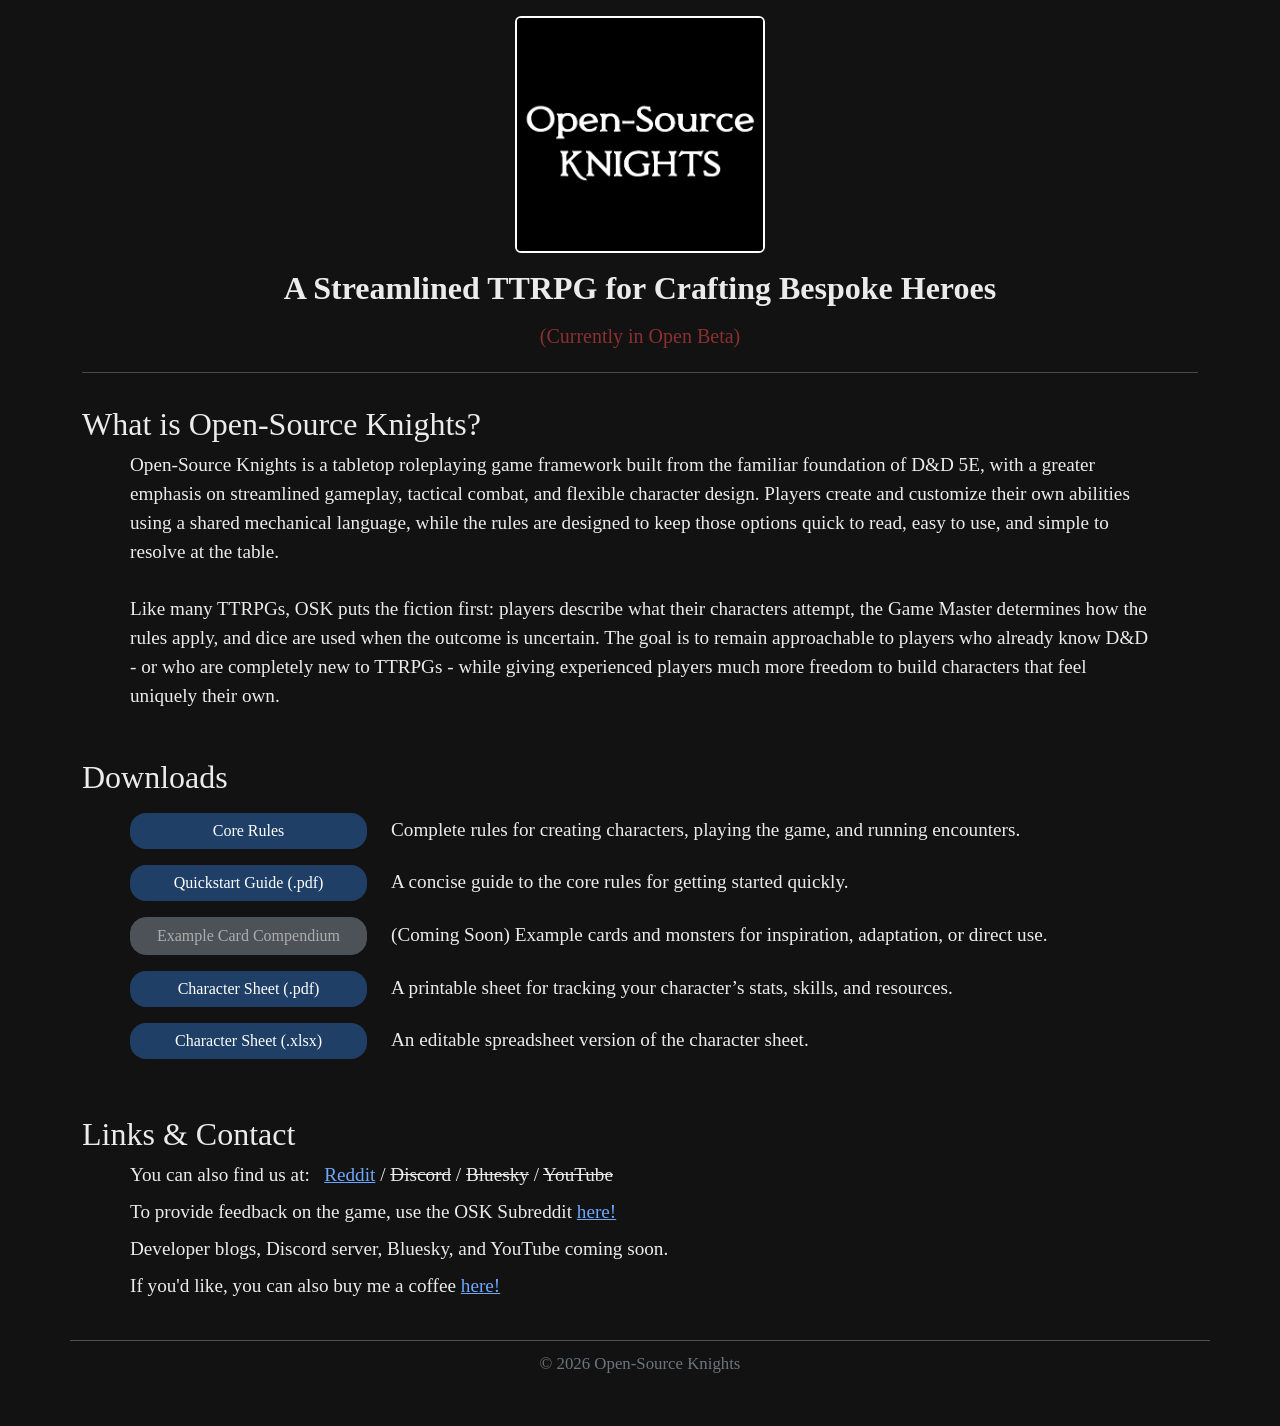
==== index.html @ fc9c262e "Update index.html" ====
<!doctype html>
<html lang="en" data-bs-theme="dark">
<head>
  <meta charset="utf-8">
  <meta name="viewport" content="width=device-width, initial-scale=1">
  <title>Open-Source Knights</title>
  <link href="https://cdn.jsdelivr.net/npm/bootstrap@5.3.8/dist/css/bootstrap.min.css" rel="stylesheet">

	<style>
		body {
			background-color: #121212;
			color: #ebebeb;
			font-family: "Book Antiqua", Palatino, "Palatino Linotype", Georgia, serif;
		    font-size: 1.2rem;
		}

		.page-shell {
			max-width: 1200px;
		}

		.site-logo {
			max-width: 250px;
		}
		
		.btn-osk {
			background-color: #1f3f66;
			color: #ffffff;
			border: none;
		}

		.btn-osk:hover,
		.btn-osk:focus {
			background-color: #2a527f;
			color: #ffffff;
			border: none;
		}
	</style>
</head>

<body>
    <div class="page-shell mx-auto px-3">

        <!-- Header -->
		<header class="container py-3 text-center">
			<div class="d-flex flex-column align-items-center gap-3">
				<img
					src="images/OSK Temporary Logo.png"
					alt="Open-Source Knights logo"
					class="site-logo img-fluid border border-white border-2 rounded">

				<h2 class="fw-bold mb-0">
					A Streamlined TTRPG for Crafting Bespoke Heroes
				</h2>
				<h5 style="color: #8a3030">
					(Currently in Open Beta)
				</h5>
			</div>

			<hr>
		</header>		

		<!-- Introduction -->
		<div class="container pb-4">
			<h2 class="">What is Open-Source Knights?</h2>

			<div class="px-3 px-md-5">
				Open-Source Knights is a tabletop roleplaying game framework built from the familiar foundation of D&D 5E, with a greater emphasis on streamlined gameplay, tactical combat, and flexible character design. 
				Players create and customize their own abilities using a shared mechanical language, while the rules are designed to keep those options quick to read, easy to use, and simple to resolve at the table. 
				<br /> <br />
				Like many TTRPGs, OSK puts the fiction first: players describe what their characters attempt, the Game Master determines how the rules apply, and dice are used when the outcome is uncertain. 
				The goal is to remain approachable to players who already know D&D - or who are completely new to TTRPGs - while giving experienced players much more freedom to build characters that feel uniquely their own.
			</div>
		</div>

		<!-- Downloads -->
		<div class="container py-4">
			<h2>Downloads</h2>

			<div class="px-3 px-md-5">
				<div class="row align-items-center py-2">
					<div class="col-md-3">
						<a href="/downloads/OSK Book v0.3.pdf" class="btn btn-osk w-100 rounded-4" target="_blank" rel="noopener noreferrer"> Core Rules </a>
					</div>
					<div class="col-md-9">
						Complete rules for creating characters, playing the game, and running encounters.
					</div>
				</div>

				<div class="row align-items-center py-2">
					<div class="col-md-3">
						<a href="/downloads/OSK Quickstart Guide.pdf" class="btn btn-osk w-100 rounded-4" target="_blank" rel="noopener noreferrer"> Quickstart Guide (.pdf)</a>
					</div>
					<div class="col-md-9">
						A concise guide to the core rules for getting started quickly.
					</div>
				</div>

				<div class="row align-items-center py-2">
					<div class="col-md-3">
						<a href="https://github.com/Open-Source-Knights/" class="btn btn-secondary w-100 rounded-4 disabled" target="_blank" rel="noopener noreferrer" disabled> Example Card Compendium </a>
					</div>
					<div class="col-md-9">
						(Coming Soon) Example cards and monsters for inspiration, adaptation, or direct use.
					</div>
				</div>

				<div class="row align-items-center py-2">
					<div class="col-md-3">
						<a href="/downloads/OSK Character Sheet PDF.pdf" class="btn btn-osk w-100 rounded-4" target="_blank" rel="noopener noreferrer"> Character Sheet (.pdf) </a>
					</div>
					<div class="col-md-9">
						A printable sheet for tracking your character’s stats, skills, and resources.
					</div>
				</div>

				<div class="row align-items-center py-2">
					<div class="col-md-3">
						<a href="/downloads/OSK Character Sheet XLS.xlsx" class="btn btn-osk w-100 rounded-4" target="_blank" rel="noopener noreferrer"> Character Sheet (.xlsx) </a>
					</div>
					<div class="col-md-9">
						An editable spreadsheet version of the character sheet.
					</div>
				</div>
			</div>
		</div>

		<!-- Contact -->
		<div class="container py-4">
			<h2>Links & Contact</h2>

			<div class="px-3 px-md-5">
				<div class="">
				    You can also find us at: &nbsp; 
				    <a href="https://www.reddit.com/r/OpenSourceKnights/">Reddit</a> / 
					<a style="text-decoration: line-through; pointer-events: none; cursor: default;">Discord</a> / 
				    <a style="text-decoration: line-through; pointer-events: none; cursor: default;">Bluesky</a> / 
				    <a style="text-decoration: line-through; pointer-events: none; cursor: default;">YouTube</a>
				</div>
				<div class="mt-2">
					To provide feedback on the game, use the OSK Subreddit <a href="https://www.reddit.com/r/OpenSourceKnights/">here!</a>
				</div>
				<div class="mt-2">
					Developer blogs, Discord server, Bluesky, and YouTube coming soon.
				</div>
				<div class="mt-2">
					If you'd like, you can also buy me a coffee <a href="https://ko-fi.com/opensourceknights">here!</a>
				</div>
			</div>
		</div>
		
		<!-- Footer -->
		<footer class="container mt-3 pt-2 pb-5 text-center border-top text-secondary">
			<small>
				&copy; 2026 Open-Source Knights
			</small>
		</footer>

    </div> <!-- end of Page Shell -->
</body>
</html>
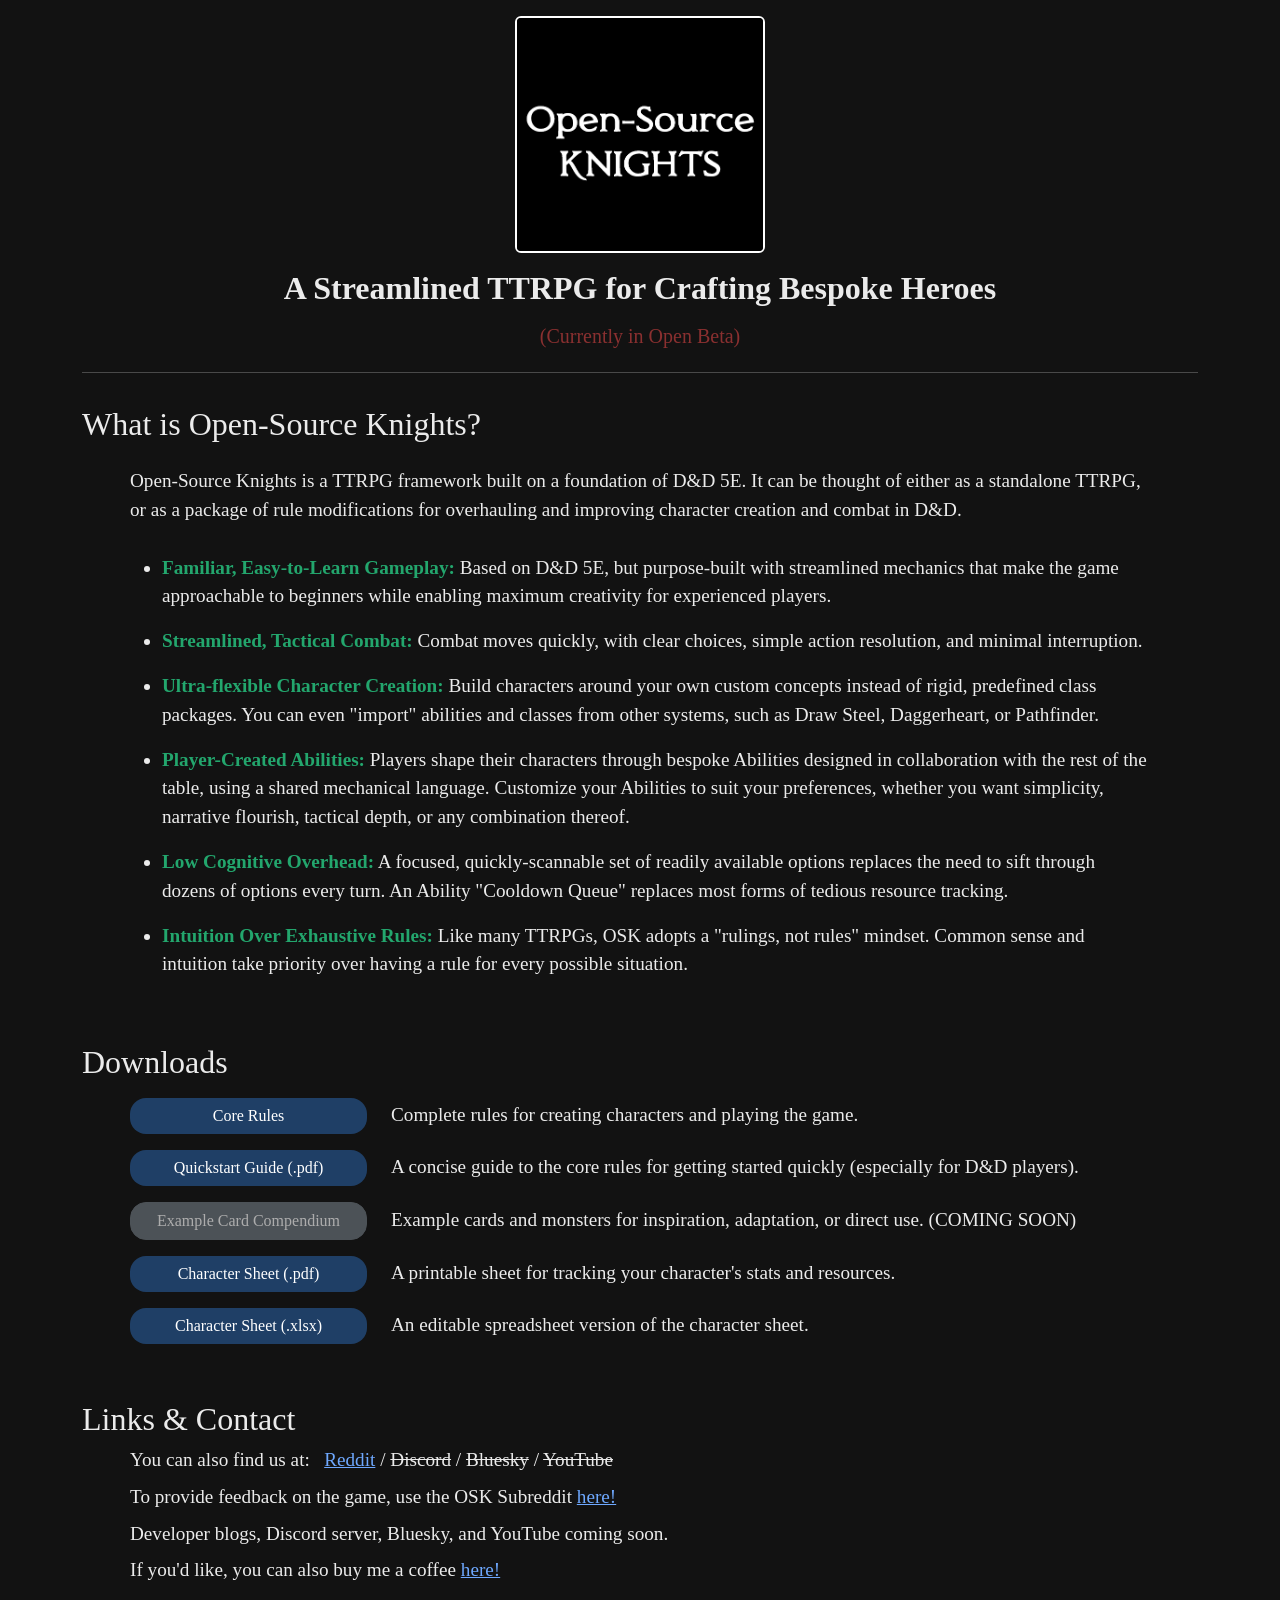
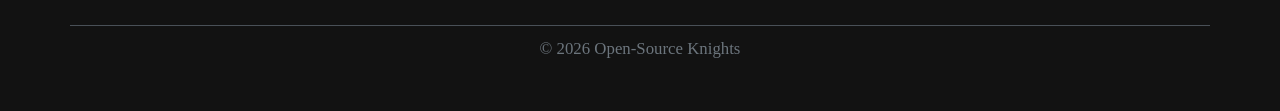
==== commit c954f28d: "Update index.html" ====
--- a/index.html
+++ b/index.html
@@ -34,6 +34,11 @@
 			color: #ffffff;
 			border: none;
 		}
+		
+		.feature-list strong {
+			color: #23a66d;
+			font-weight: 700;
+		}
 	</style>
 </head>
 
@@ -61,14 +66,49 @@
 
 		<!-- Introduction -->
 		<div class="container pb-4">
-			<h2 class="">What is Open-Source Knights?</h2>
-
+			<h2 class="pb-3">What is Open-Source Knights?</h2>
 			<div class="px-3 px-md-5">
-				Open-Source Knights is a tabletop roleplaying game framework built from the familiar foundation of D&D 5E, with a greater emphasis on streamlined gameplay, tactical combat, and flexible character design. 
-				Players create and customize their own abilities using a shared mechanical language, while the rules are designed to keep those options quick to read, easy to use, and simple to resolve at the table. 
+				Open-Source Knights is a TTRPG framework built on a foundation of D&D 5E. It can be thought of either as a standalone TTRPG, or as a package of rule modifications for overhauling and improving character creation and combat in D&D. 
 				<br /> <br />
-				Like many TTRPGs, OSK puts the fiction first: players describe what their characters attempt, the Game Master determines how the rules apply, and dice are used when the outcome is uncertain. 
-				The goal is to remain approachable to players who already know D&D - or who are completely new to TTRPGs - while giving experienced players much more freedom to build characters that feel uniquely their own.
+				<ul class="d-flex flex-column gap-3 feature-list">
+					<li>
+						<strong>Familiar, Easy-to-Learn Gameplay:</strong>
+						Based on D&amp;D 5E, but purpose-built with streamlined mechanics
+						that make the game approachable to beginners while enabling maximum
+						creativity for experienced players.
+					</li>
+					<li>
+						<strong>Streamlined, Tactical Combat:</strong>
+						Combat moves quickly, with clear choices, simple action resolution,
+						and minimal interruption.
+					</li>
+					<li>
+						<strong>Ultra-flexible Character Creation:</strong>
+						Build characters around your own custom concepts instead of rigid,
+						predefined class packages. You can even "import" abilities and
+						classes from other systems, such as Draw Steel, Daggerheart, or Pathfinder.
+					</li>
+					<li>
+						<strong>Player-Created Abilities:</strong>
+						Players shape their characters through bespoke Abilities designed
+						in collaboration with the rest of the table, using a shared mechanical
+						language. Customize your Abilities to suit your preferences, whether
+						you want simplicity, narrative flourish, tactical depth, or any
+						combination thereof.
+					</li>
+					<li>
+						<strong>Low Cognitive Overhead:</strong>
+						A focused, quickly-scannable set of readily available options replaces
+						the need to sift through dozens of options every turn. An Ability
+						"Cooldown Queue" replaces most forms of tedious resource tracking.
+					</li>
+					<li>
+						<strong>Intuition Over Exhaustive Rules:</strong>
+						Like many TTRPGs, OSK adopts a "rulings, not rules" mindset.
+						Common sense and intuition take priority over having a rule for
+						every possible situation.
+					</li>
+				</ul>
 			</div>
 		</div>
 
@@ -82,7 +122,7 @@
 						<a href="/downloads/OSK Book v0.3.pdf" class="btn btn-osk w-100 rounded-4" target="_blank" rel="noopener noreferrer"> Core Rules </a>
 					</div>
 					<div class="col-md-9">
-						Complete rules for creating characters, playing the game, and running encounters.
+						Complete rules for creating characters and playing the game.
 					</div>
 				</div>
 
@@ -91,7 +131,7 @@
 						<a href="/downloads/OSK Quickstart Guide.pdf" class="btn btn-osk w-100 rounded-4" target="_blank" rel="noopener noreferrer"> Quickstart Guide (.pdf)</a>
 					</div>
 					<div class="col-md-9">
-						A concise guide to the core rules for getting started quickly.
+						A concise guide to the core rules for getting started quickly (especially for D&D players).
 					</div>
 				</div>
 
@@ -100,7 +140,7 @@
 						<a href="https://github.com/Open-Source-Knights/" class="btn btn-secondary w-100 rounded-4 disabled" target="_blank" rel="noopener noreferrer" disabled> Example Card Compendium </a>
 					</div>
 					<div class="col-md-9">
-						(Coming Soon) Example cards and monsters for inspiration, adaptation, or direct use.
+						Example cards and monsters for inspiration, adaptation, or direct use. (COMING SOON)
 					</div>
 				</div>
 
@@ -109,7 +149,7 @@
 						<a href="/downloads/OSK Character Sheet PDF.pdf" class="btn btn-osk w-100 rounded-4" target="_blank" rel="noopener noreferrer"> Character Sheet (.pdf) </a>
 					</div>
 					<div class="col-md-9">
-						A printable sheet for tracking your character’s stats, skills, and resources.
+						A printable sheet for tracking your character's stats and resources.
 					</div>
 				</div>
 
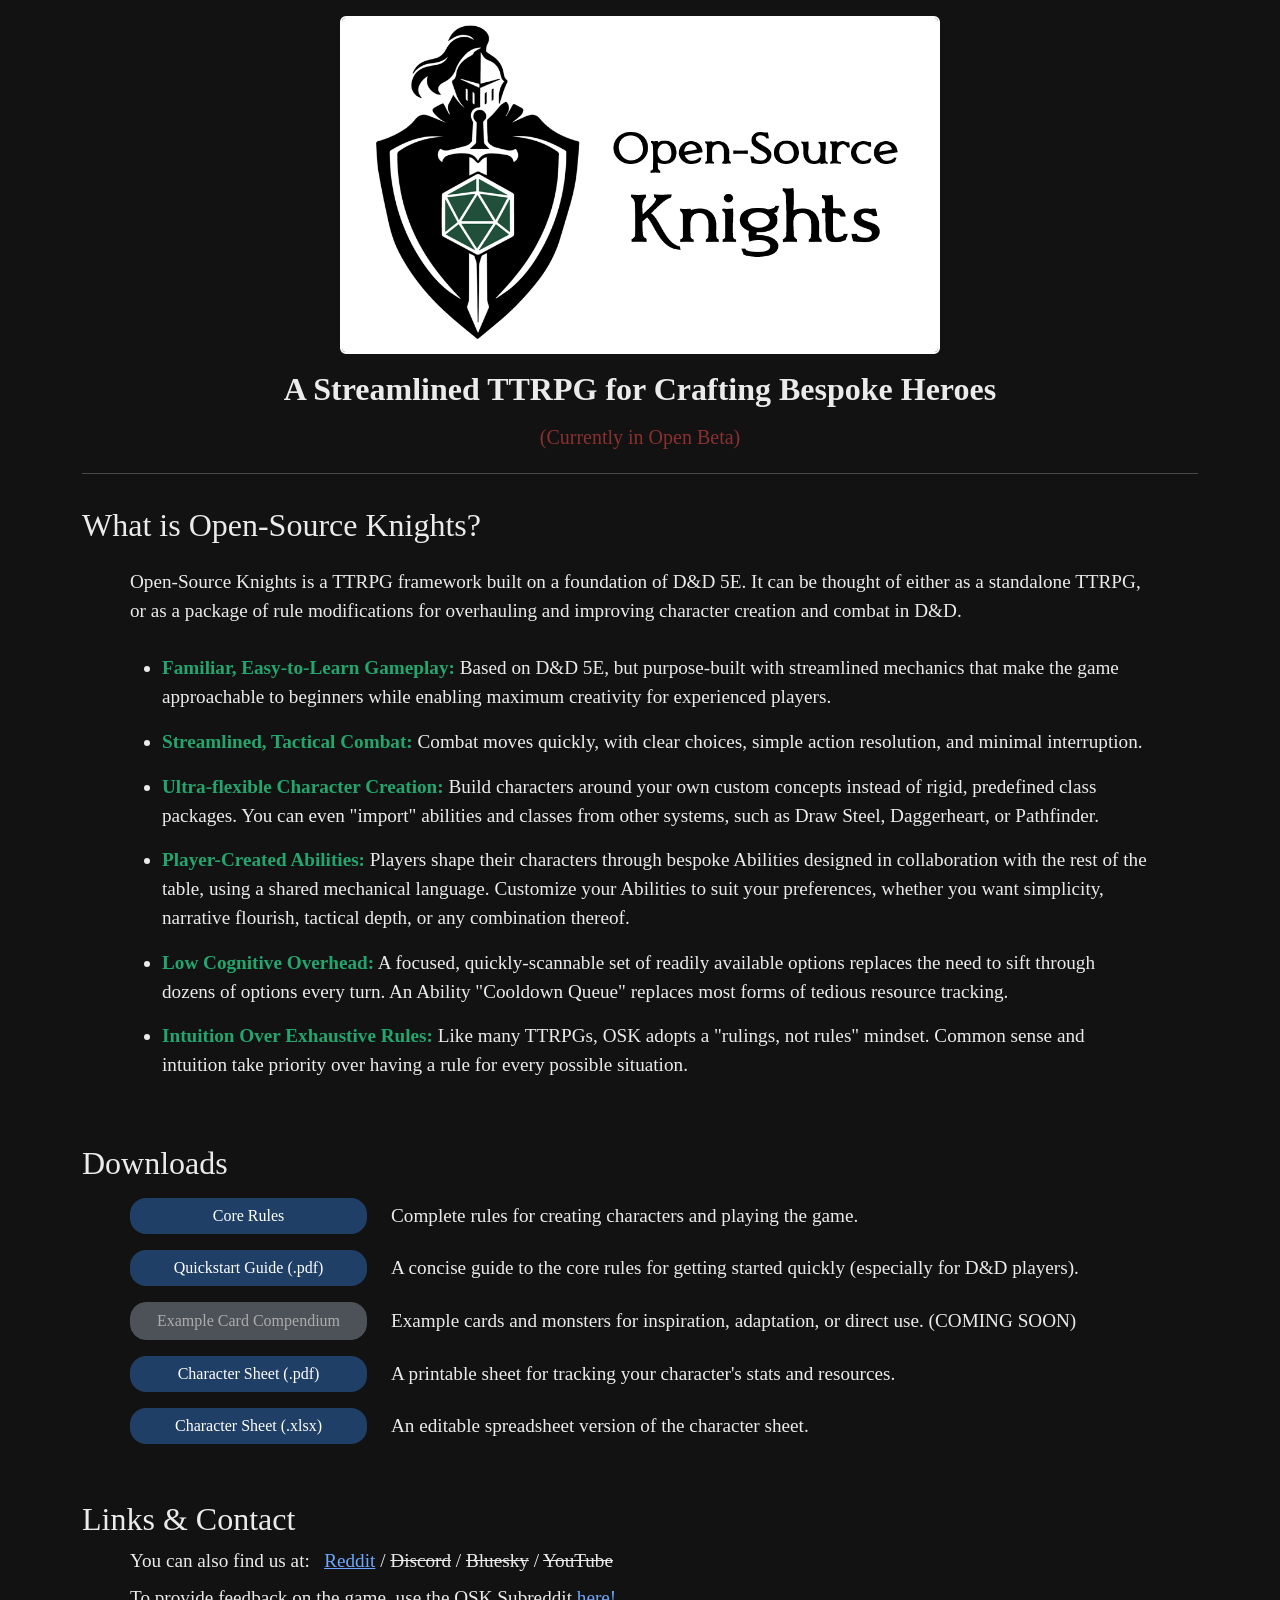
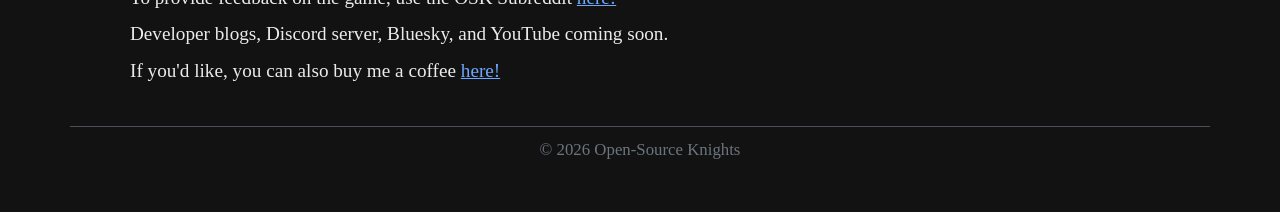
==== commit bab95ce7: "Update index.html" ====
--- a/index.html
+++ b/index.html
@@ -17,11 +17,13 @@
 		.page-shell {
 			max-width: 1200px;
 		}
-
+		
 		.site-logo {
-			max-width: 250px;
-		}
-		
+			width: 600px;
+			max-width: 100%;
+			height: auto;
+		}
+
 		.btn-osk {
 			background-color: #1f3f66;
 			color: #ffffff;
@@ -49,7 +51,7 @@
 		<header class="container py-3 text-center">
 			<div class="d-flex flex-column align-items-center gap-3">
 				<img
-					src="images/OSK Temporary Logo.png"
+					src="images/Version 6a.png"
 					alt="Open-Source Knights logo"
 					class="site-logo img-fluid border border-white border-2 rounded">
 
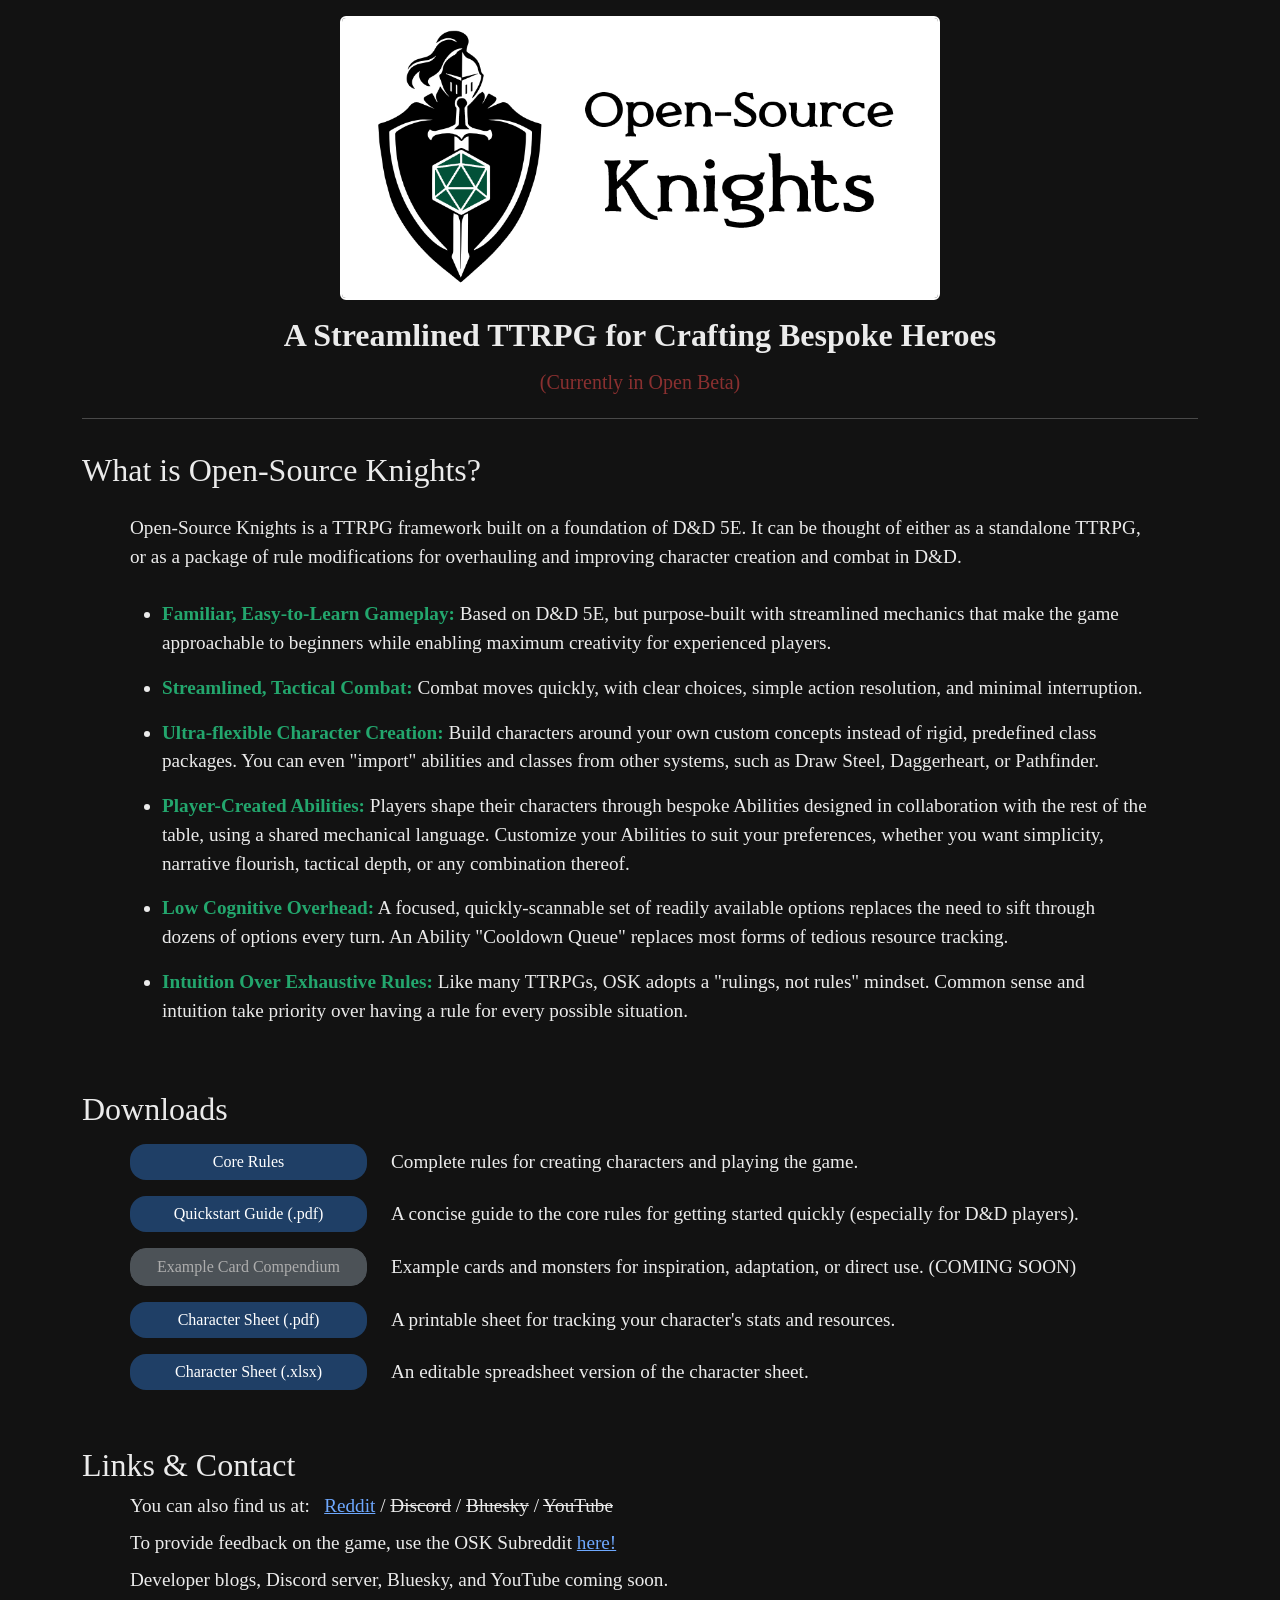
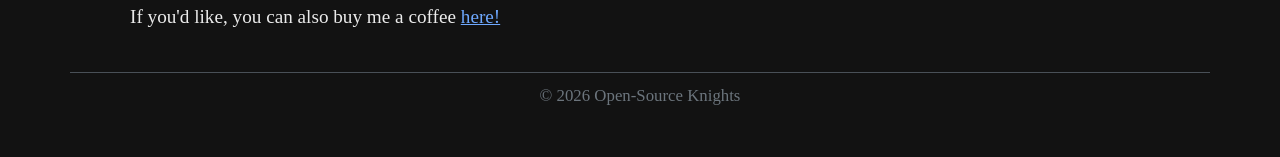
==== commit ead89bf9: "Update index.html" ====
--- a/index.html
+++ b/index.html
@@ -51,7 +51,7 @@
 		<header class="container py-3 text-center">
 			<div class="d-flex flex-column align-items-center gap-3">
 				<img
-					src="images/Version 6a.png"
+					src="images/OSK Banner 1.png"
 					alt="Open-Source Knights logo"
 					class="site-logo img-fluid border border-white border-2 rounded">
 
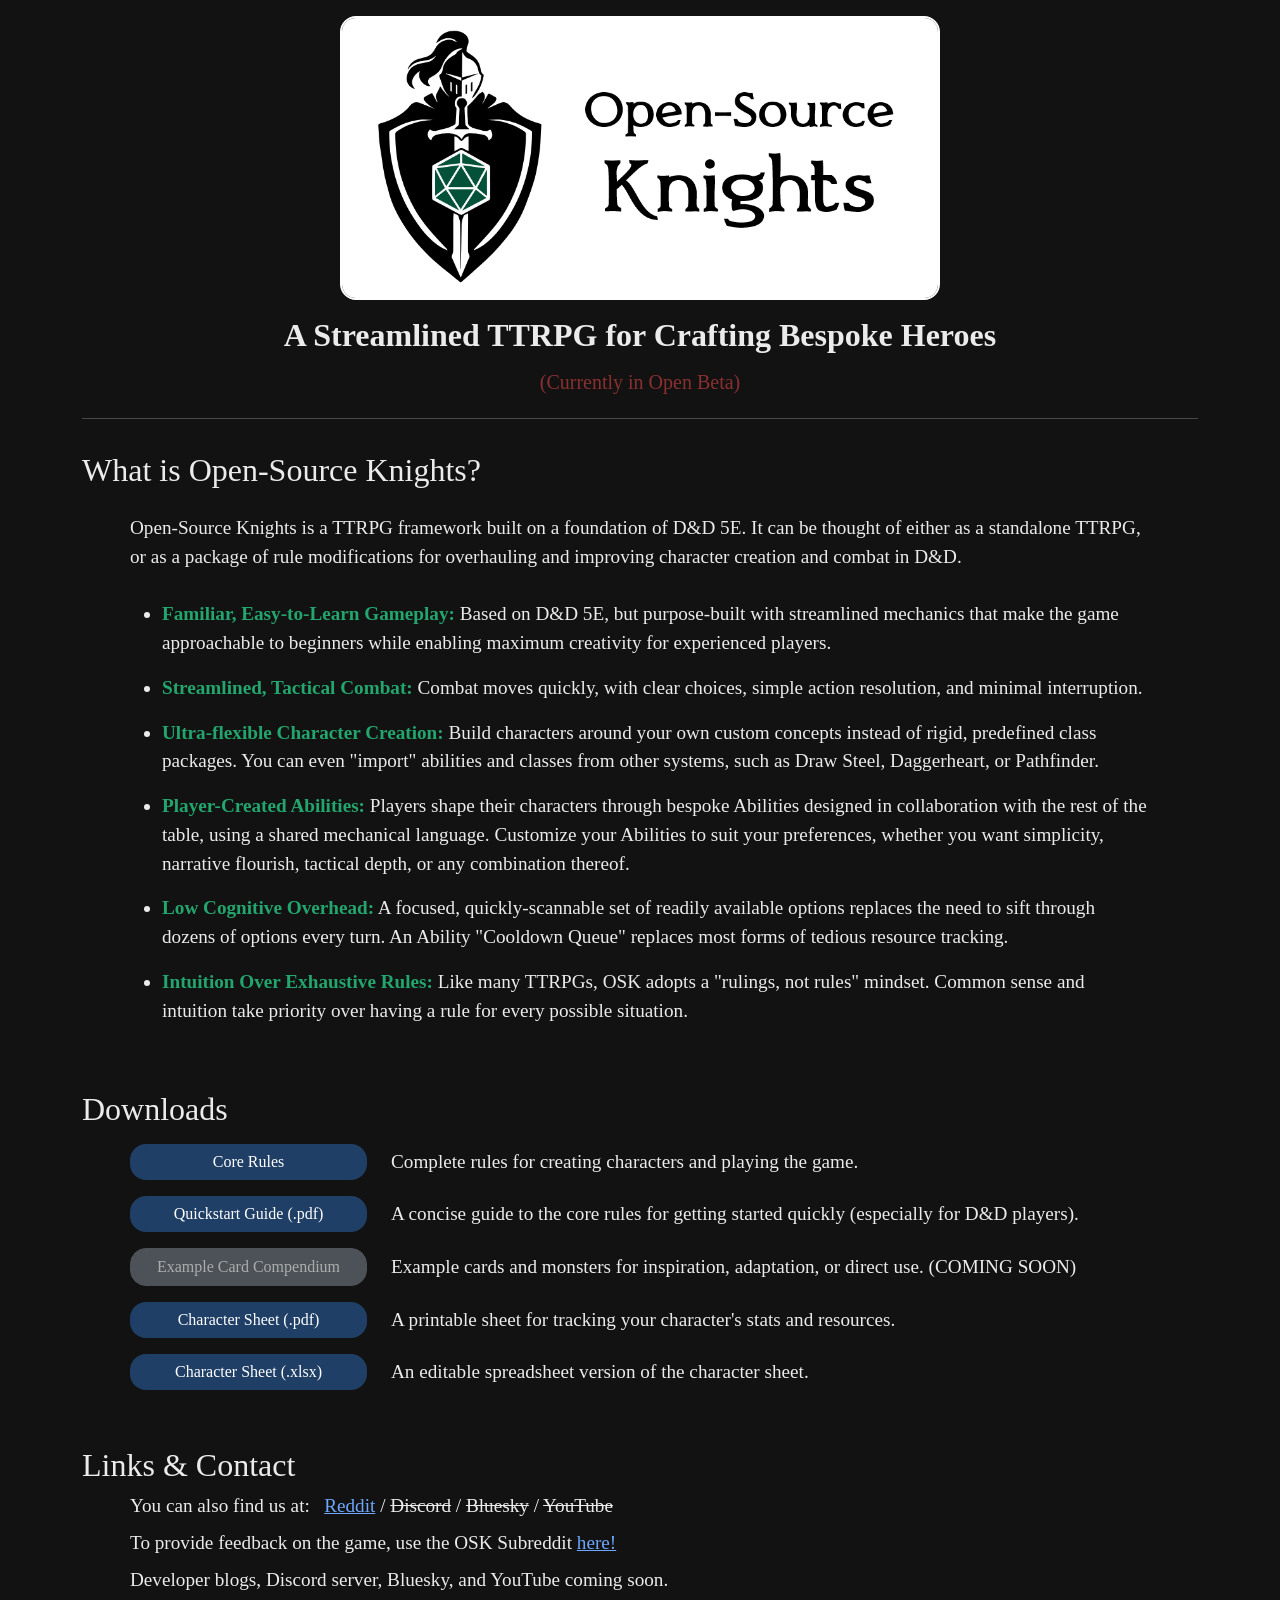
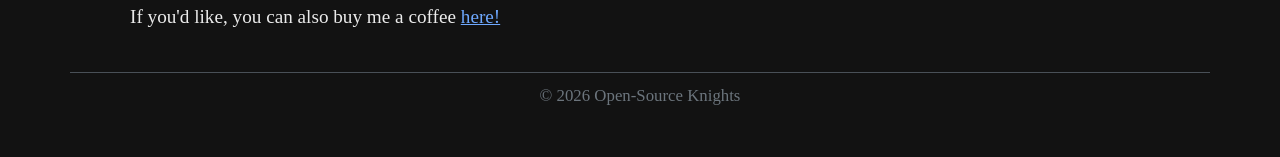
==== commit 89db31f0: "Update index.html" ====
--- a/index.html
+++ b/index.html
@@ -4,6 +4,7 @@
   <meta charset="utf-8">
   <meta name="viewport" content="width=device-width, initial-scale=1">
   <title>Open-Source Knights</title>
+  <link rel="icon" type="image/png" href="./images/Favicon.png">
   <link href="https://cdn.jsdelivr.net/npm/bootstrap@5.3.8/dist/css/bootstrap.min.css" rel="stylesheet">
 
 	<style>
@@ -17,13 +18,13 @@
 		.page-shell {
 			max-width: 1200px;
 		}
-		
+
 		.site-logo {
 			width: 600px;
 			max-width: 100%;
 			height: auto;
 		}
-
+		
 		.btn-osk {
 			background-color: #1f3f66;
 			color: #ffffff;
@@ -53,7 +54,7 @@
 				<img
 					src="images/OSK Banner 1.png"
 					alt="Open-Source Knights logo"
-					class="site-logo img-fluid border border-white border-2 rounded">
+					class="site-logo img-fluid border border-white border-2 rounded-4">
 
 				<h2 class="fw-bold mb-0">
 					A Streamlined TTRPG for Crafting Bespoke Heroes
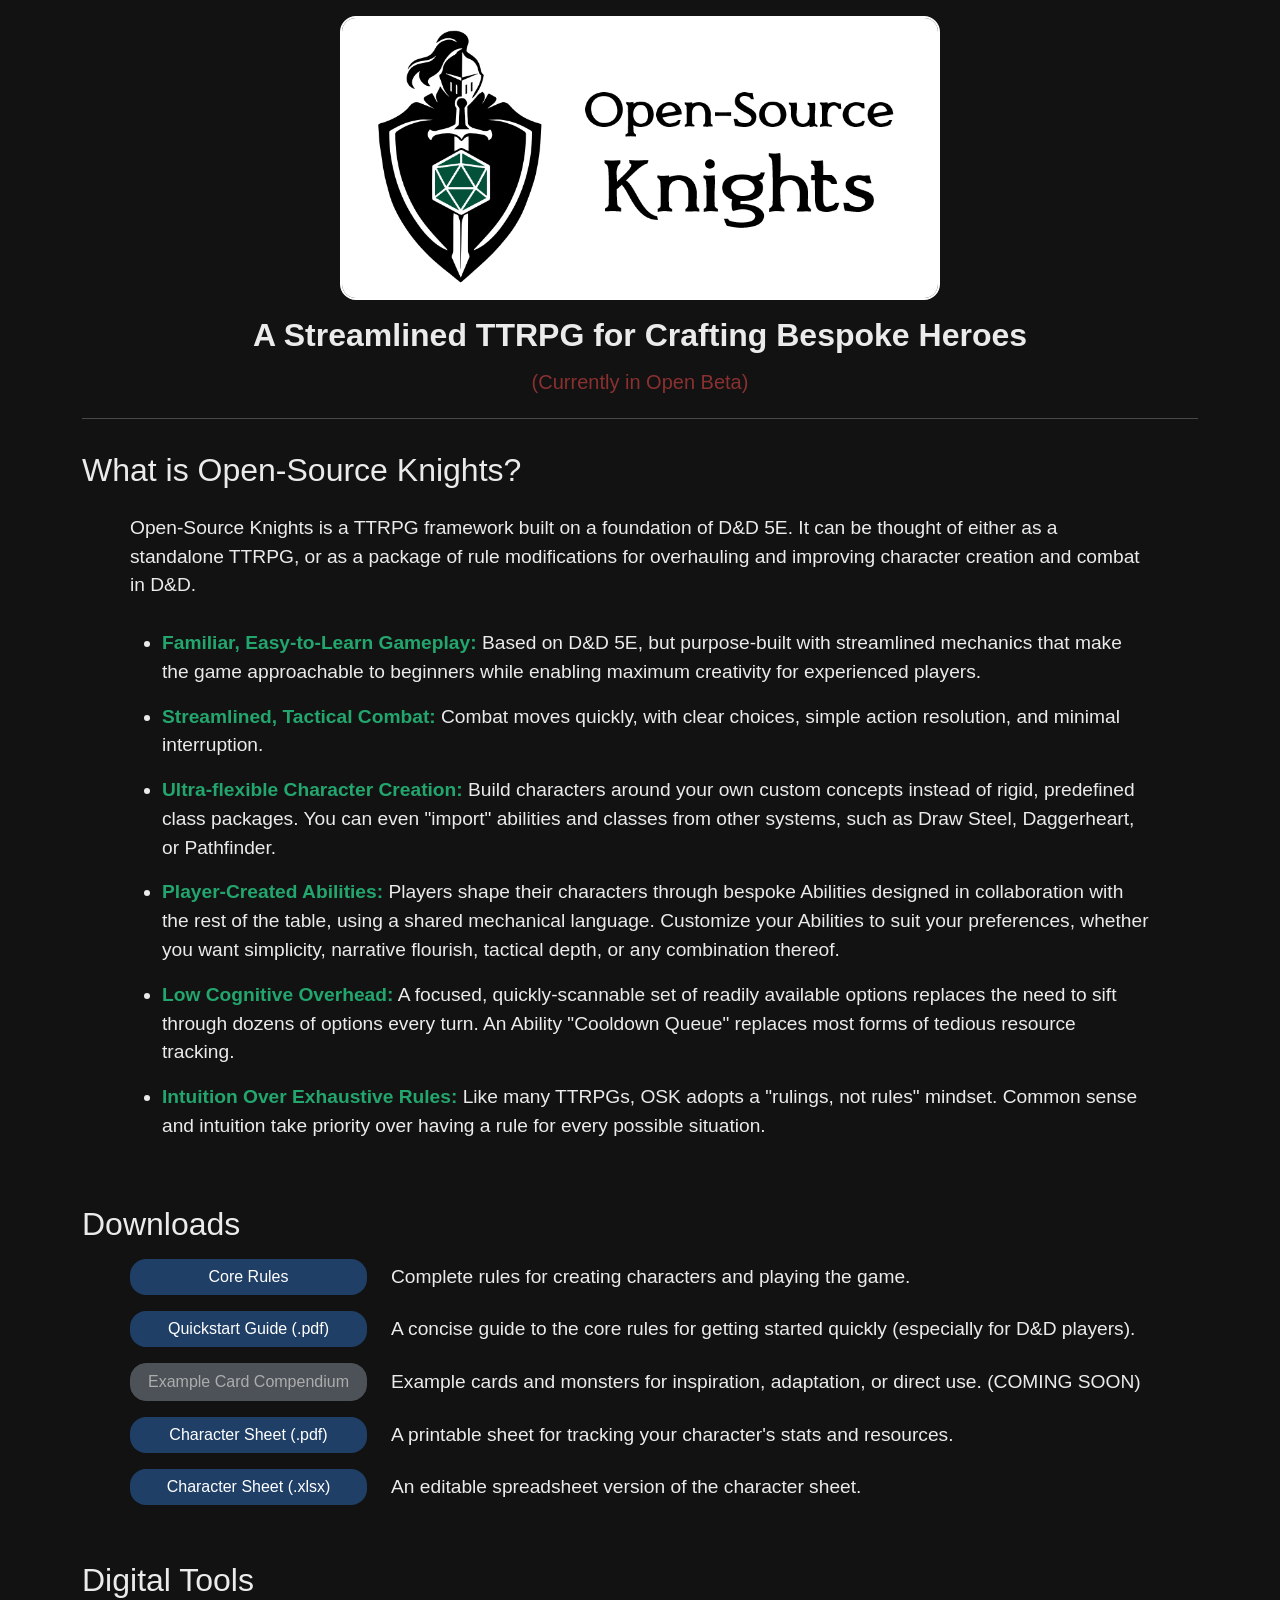
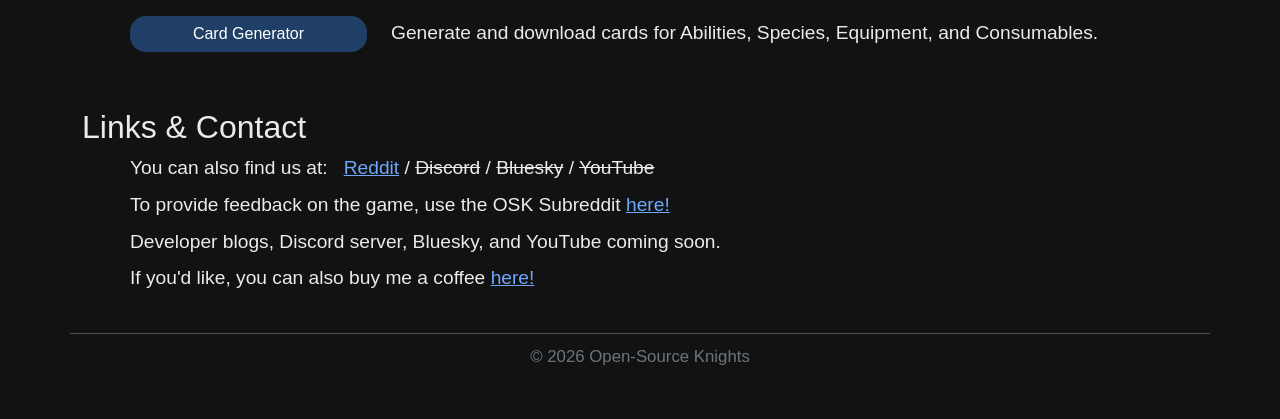
==== commit f941019f: "Update index.html" ====
--- a/index.html
+++ b/index.html
@@ -11,8 +11,8 @@
 		body {
 			background-color: #121212;
 			color: #ebebeb;
-			font-family: "Book Antiqua", Palatino, "Palatino Linotype", Georgia, serif;
-		    font-size: 1.2rem;
+			font-family: "Trebuchet MS", Arial, sans-serif;
+			font-size: 1.2rem;
 		}
 
 		.page-shell {
@@ -166,6 +166,22 @@
 				</div>
 			</div>
 		</div>
+		
+		<!-- Digital Tools -->
+		<div class="container py-4">
+			<h2>Digital Tools</h2>
+
+			<div class="px-3 px-md-5">
+				<div class="row align-items-center py-2">
+					<div class="col-md-3">
+						<a href="./CardGenerator.html" class="btn btn-osk w-100 rounded-4" rel="noopener noreferrer"> Card Generator </a>
+					</div>
+					<div class="col-md-9">
+						Generate and download cards for Abilities, Species, Equipment, and Consumables.
+					</div>
+				</div>
+			</div>
+		</div>
 
 		<!-- Contact -->
 		<div class="container py-4">
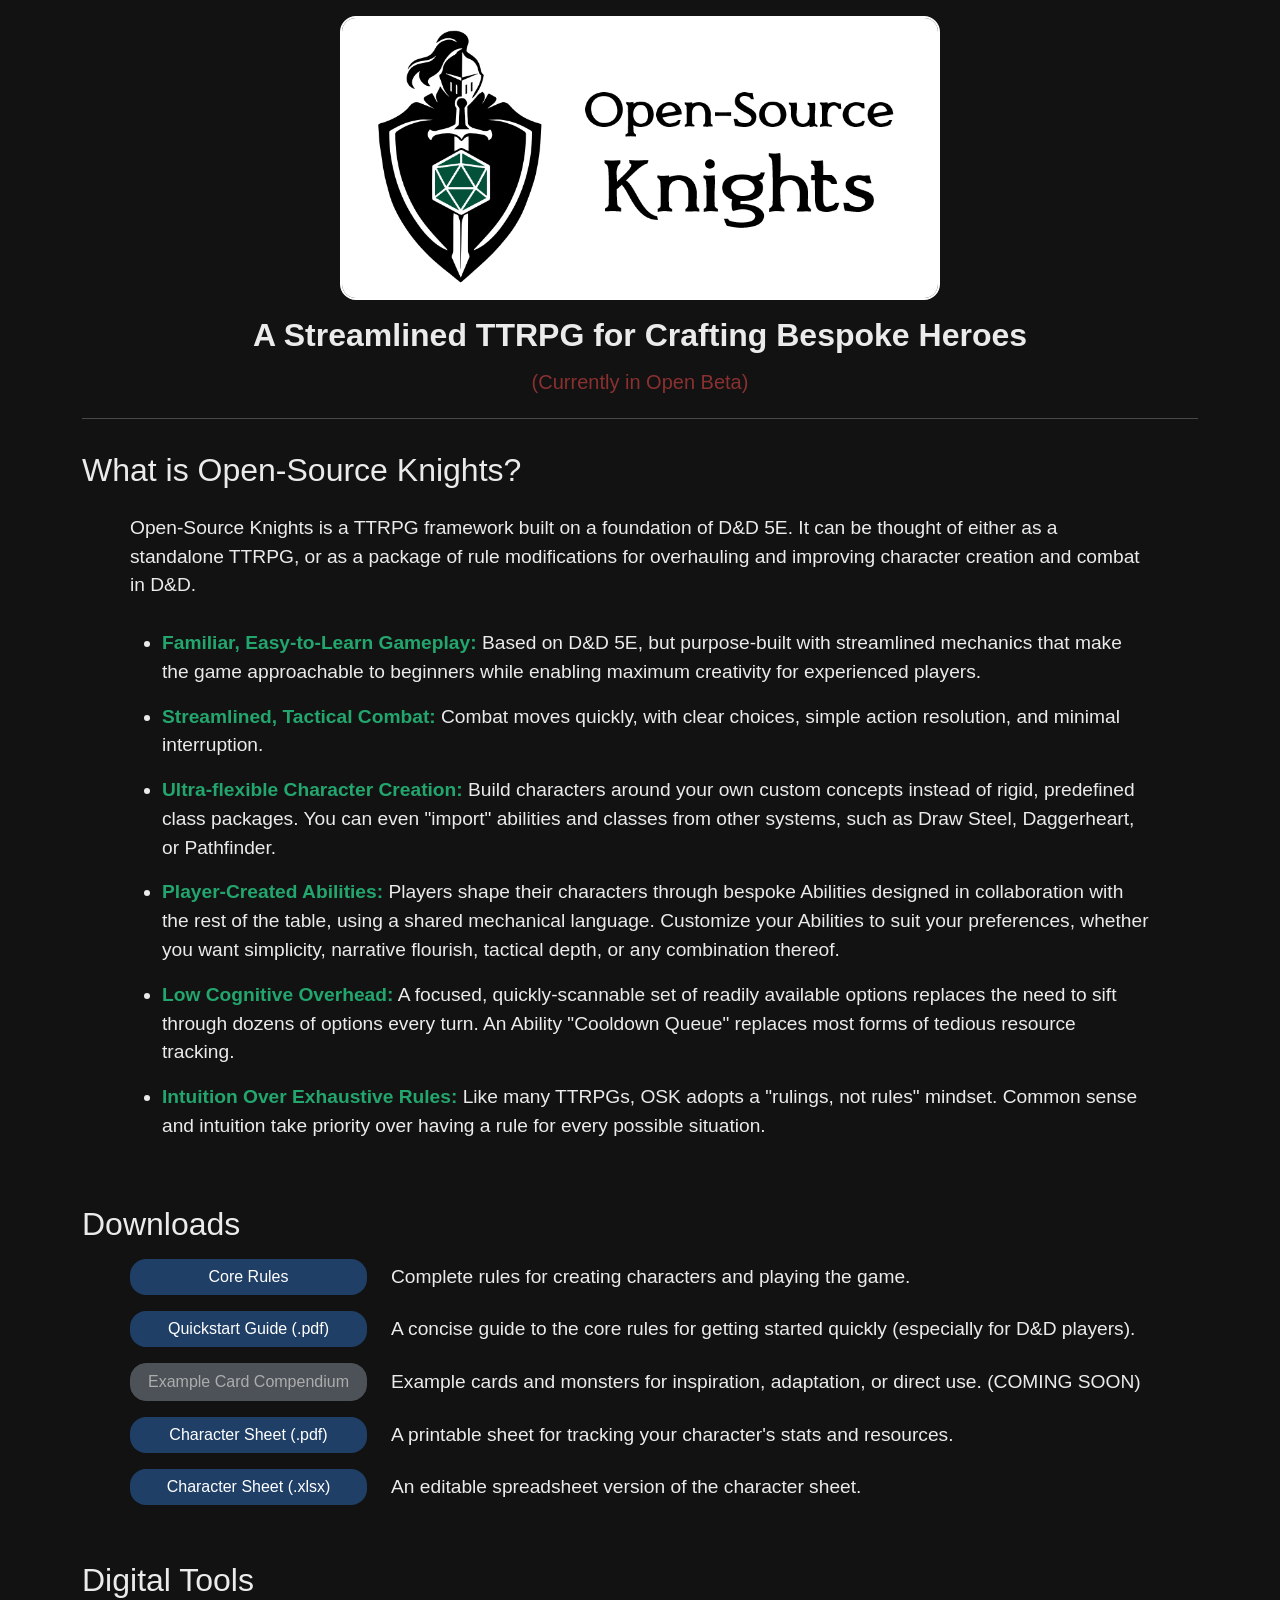
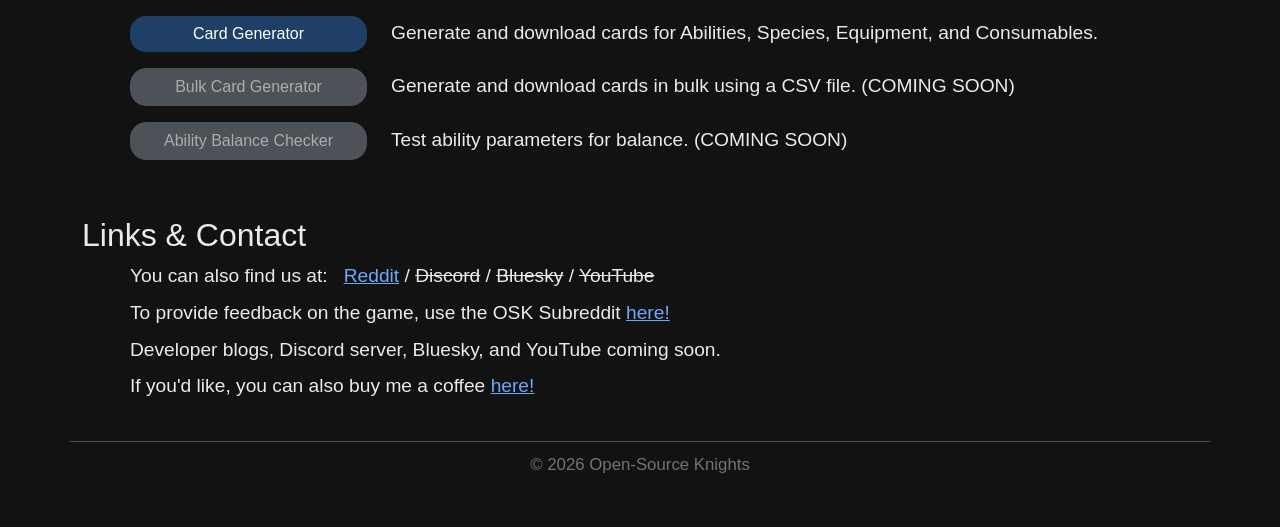
==== commit f068d945: "Add files via upload" ====
--- a/index.html
+++ b/index.html
@@ -1,219 +1,201 @@
-<!doctype html>
-<html lang="en" data-bs-theme="dark">
-<head>
-  <meta charset="utf-8">
-  <meta name="viewport" content="width=device-width, initial-scale=1">
-  <title>Open-Source Knights</title>
-  <link rel="icon" type="image/png" href="./images/Favicon.png">
-  <link href="https://cdn.jsdelivr.net/npm/bootstrap@5.3.8/dist/css/bootstrap.min.css" rel="stylesheet">
-
-	<style>
-		body {
-			background-color: #121212;
-			color: #ebebeb;
-			font-family: "Trebuchet MS", Arial, sans-serif;
-			font-size: 1.2rem;
-		}
-
-		.page-shell {
-			max-width: 1200px;
-		}
-
-		.site-logo {
-			width: 600px;
-			max-width: 100%;
-			height: auto;
-		}
-		
-		.btn-osk {
-			background-color: #1f3f66;
-			color: #ffffff;
-			border: none;
-		}
-
-		.btn-osk:hover,
-		.btn-osk:focus {
-			background-color: #2a527f;
-			color: #ffffff;
-			border: none;
-		}
-		
-		.feature-list strong {
-			color: #23a66d;
-			font-weight: 700;
-		}
-	</style>
-</head>
-
-<body>
-    <div class="page-shell mx-auto px-3">
-
-        <!-- Header -->
-		<header class="container py-3 text-center">
-			<div class="d-flex flex-column align-items-center gap-3">
-				<img
-					src="images/OSK Banner 1.png"
-					alt="Open-Source Knights logo"
-					class="site-logo img-fluid border border-white border-2 rounded-4">
-
-				<h2 class="fw-bold mb-0">
-					A Streamlined TTRPG for Crafting Bespoke Heroes
-				</h2>
-				<h5 style="color: #8a3030">
-					(Currently in Open Beta)
-				</h5>
-			</div>
-
-			<hr>
-		</header>		
-
-		<!-- Introduction -->
-		<div class="container pb-4">
-			<h2 class="pb-3">What is Open-Source Knights?</h2>
-			<div class="px-3 px-md-5">
-				Open-Source Knights is a TTRPG framework built on a foundation of D&D 5E. It can be thought of either as a standalone TTRPG, or as a package of rule modifications for overhauling and improving character creation and combat in D&D. 
-				<br /> <br />
-				<ul class="d-flex flex-column gap-3 feature-list">
-					<li>
-						<strong>Familiar, Easy-to-Learn Gameplay:</strong>
-						Based on D&amp;D 5E, but purpose-built with streamlined mechanics
-						that make the game approachable to beginners while enabling maximum
-						creativity for experienced players.
-					</li>
-					<li>
-						<strong>Streamlined, Tactical Combat:</strong>
-						Combat moves quickly, with clear choices, simple action resolution,
-						and minimal interruption.
-					</li>
-					<li>
-						<strong>Ultra-flexible Character Creation:</strong>
-						Build characters around your own custom concepts instead of rigid,
-						predefined class packages. You can even "import" abilities and
-						classes from other systems, such as Draw Steel, Daggerheart, or Pathfinder.
-					</li>
-					<li>
-						<strong>Player-Created Abilities:</strong>
-						Players shape their characters through bespoke Abilities designed
-						in collaboration with the rest of the table, using a shared mechanical
-						language. Customize your Abilities to suit your preferences, whether
-						you want simplicity, narrative flourish, tactical depth, or any
-						combination thereof.
-					</li>
-					<li>
-						<strong>Low Cognitive Overhead:</strong>
-						A focused, quickly-scannable set of readily available options replaces
-						the need to sift through dozens of options every turn. An Ability
-						"Cooldown Queue" replaces most forms of tedious resource tracking.
-					</li>
-					<li>
-						<strong>Intuition Over Exhaustive Rules:</strong>
-						Like many TTRPGs, OSK adopts a "rulings, not rules" mindset.
-						Common sense and intuition take priority over having a rule for
-						every possible situation.
-					</li>
-				</ul>
-			</div>
-		</div>
-
-		<!-- Downloads -->
-		<div class="container py-4">
-			<h2>Downloads</h2>
-
-			<div class="px-3 px-md-5">
-				<div class="row align-items-center py-2">
-					<div class="col-md-3">
-						<a href="/downloads/OSK Book v0.3.pdf" class="btn btn-osk w-100 rounded-4" target="_blank" rel="noopener noreferrer"> Core Rules </a>
-					</div>
-					<div class="col-md-9">
-						Complete rules for creating characters and playing the game.
-					</div>
-				</div>
-
-				<div class="row align-items-center py-2">
-					<div class="col-md-3">
-						<a href="/downloads/OSK Quickstart Guide.pdf" class="btn btn-osk w-100 rounded-4" target="_blank" rel="noopener noreferrer"> Quickstart Guide (.pdf)</a>
-					</div>
-					<div class="col-md-9">
-						A concise guide to the core rules for getting started quickly (especially for D&D players).
-					</div>
-				</div>
-
-				<div class="row align-items-center py-2">
-					<div class="col-md-3">
-						<a href="https://github.com/Open-Source-Knights/" class="btn btn-secondary w-100 rounded-4 disabled" target="_blank" rel="noopener noreferrer" disabled> Example Card Compendium </a>
-					</div>
-					<div class="col-md-9">
-						Example cards and monsters for inspiration, adaptation, or direct use. (COMING SOON)
-					</div>
-				</div>
-
-				<div class="row align-items-center py-2">
-					<div class="col-md-3">
-						<a href="/downloads/OSK Character Sheet PDF.pdf" class="btn btn-osk w-100 rounded-4" target="_blank" rel="noopener noreferrer"> Character Sheet (.pdf) </a>
-					</div>
-					<div class="col-md-9">
-						A printable sheet for tracking your character's stats and resources.
-					</div>
-				</div>
-
-				<div class="row align-items-center py-2">
-					<div class="col-md-3">
-						<a href="/downloads/OSK Character Sheet XLS.xlsx" class="btn btn-osk w-100 rounded-4" target="_blank" rel="noopener noreferrer"> Character Sheet (.xlsx) </a>
-					</div>
-					<div class="col-md-9">
-						An editable spreadsheet version of the character sheet.
-					</div>
-				</div>
-			</div>
-		</div>
-		
-		<!-- Digital Tools -->
-		<div class="container py-4">
-			<h2>Digital Tools</h2>
-
-			<div class="px-3 px-md-5">
-				<div class="row align-items-center py-2">
-					<div class="col-md-3">
-						<a href="./CardGenerator.html" class="btn btn-osk w-100 rounded-4" rel="noopener noreferrer"> Card Generator </a>
-					</div>
-					<div class="col-md-9">
-						Generate and download cards for Abilities, Species, Equipment, and Consumables.
-					</div>
-				</div>
-			</div>
-		</div>
-
-		<!-- Contact -->
-		<div class="container py-4">
-			<h2>Links & Contact</h2>
-
-			<div class="px-3 px-md-5">
-				<div class="">
-				    You can also find us at: &nbsp; 
-				    <a href="https://www.reddit.com/r/OpenSourceKnights/">Reddit</a> / 
-					<a style="text-decoration: line-through; pointer-events: none; cursor: default;">Discord</a> / 
-				    <a style="text-decoration: line-through; pointer-events: none; cursor: default;">Bluesky</a> / 
-				    <a style="text-decoration: line-through; pointer-events: none; cursor: default;">YouTube</a>
-				</div>
-				<div class="mt-2">
-					To provide feedback on the game, use the OSK Subreddit <a href="https://www.reddit.com/r/OpenSourceKnights/">here!</a>
-				</div>
-				<div class="mt-2">
-					Developer blogs, Discord server, Bluesky, and YouTube coming soon.
-				</div>
-				<div class="mt-2">
-					If you'd like, you can also buy me a coffee <a href="https://ko-fi.com/opensourceknights">here!</a>
-				</div>
-			</div>
-		</div>
-		
-		<!-- Footer -->
-		<footer class="container mt-3 pt-2 pb-5 text-center border-top text-secondary">
-			<small>
-				&copy; 2026 Open-Source Knights
-			</small>
-		</footer>
-
-    </div> <!-- end of Page Shell -->
-</body>
-</html>
+<!doctype html>
+<html lang="en" data-bs-theme="dark">
+<head>
+	<meta charset="utf-8">
+	<meta name="viewport" content="width=device-width, initial-scale=1">
+	<title>Open-Source Knights</title>
+	<link rel="icon" type="image/png" href="./images/Favicon.png">
+	<link href="https://cdn.jsdelivr.net/npm/bootstrap@5.3.8/dist/css/bootstrap.min.css" rel="stylesheet">
+	<link rel="stylesheet" href="./styles.css">
+</head>
+
+<body>
+    <div class="page-shell mx-auto px-3">
+
+        <!-- Header -->
+		<header class="container py-3 text-center">
+			<div class="d-flex flex-column align-items-center gap-3">
+				<img
+					src="images/OSK Banner 1.png"
+					alt="Open-Source Knights logo"
+					class="site-logo img-fluid border border-white border-2 rounded-4">
+
+				<h2 class="fw-bold mb-0">
+					A Streamlined TTRPG for Crafting Bespoke Heroes
+				</h2>
+				<h5 style="color: #8a3030">
+					(Currently in Open Beta)
+				</h5>
+			</div>
+
+			<hr>
+		</header>		
+
+		<!-- Introduction -->
+		<div class="container pb-4">
+			<h2 class="pb-3">What is Open-Source Knights?</h2>
+			<div class="px-3 px-md-5">
+				Open-Source Knights is a TTRPG framework built on a foundation of D&D 5E. It can be thought of either as a standalone TTRPG, or as a package of rule modifications for overhauling and improving character creation and combat in D&D. 
+				<br /> <br />
+				<ul class="d-flex flex-column gap-3 feature-list">
+					<li>
+						<strong>Familiar, Easy-to-Learn Gameplay:</strong>
+						Based on D&amp;D 5E, but purpose-built with streamlined mechanics
+						that make the game approachable to beginners while enabling maximum
+						creativity for experienced players.
+					</li>
+					<li>
+						<strong>Streamlined, Tactical Combat:</strong>
+						Combat moves quickly, with clear choices, simple action resolution,
+						and minimal interruption.
+					</li>
+					<li>
+						<strong>Ultra-flexible Character Creation:</strong>
+						Build characters around your own custom concepts instead of rigid,
+						predefined class packages. You can even "import" abilities and
+						classes from other systems, such as Draw Steel, Daggerheart, or Pathfinder.
+					</li>
+					<li>
+						<strong>Player-Created Abilities:</strong>
+						Players shape their characters through bespoke Abilities designed
+						in collaboration with the rest of the table, using a shared mechanical
+						language. Customize your Abilities to suit your preferences, whether
+						you want simplicity, narrative flourish, tactical depth, or any
+						combination thereof.
+					</li>
+					<li>
+						<strong>Low Cognitive Overhead:</strong>
+						A focused, quickly-scannable set of readily available options replaces
+						the need to sift through dozens of options every turn. An Ability
+						"Cooldown Queue" replaces most forms of tedious resource tracking.
+					</li>
+					<li>
+						<strong>Intuition Over Exhaustive Rules:</strong>
+						Like many TTRPGs, OSK adopts a "rulings, not rules" mindset.
+						Common sense and intuition take priority over having a rule for
+						every possible situation.
+					</li>
+				</ul>
+			</div>
+		</div>
+
+		<!-- Downloads -->
+		<div class="container py-4">
+			<h2>Downloads</h2>
+
+			<div class="px-3 px-md-5">
+				<div class="row align-items-center py-2">
+					<div class="col-md-3">
+						<a href="/downloads/OSK Book v0.3.pdf" class="btn btn-osk w-100 rounded-4" target="_blank" rel="noopener noreferrer"> Core Rules </a>
+					</div>
+					<div class="col-md-9">
+						Complete rules for creating characters and playing the game.
+					</div>
+				</div>
+
+				<div class="row align-items-center py-2">
+					<div class="col-md-3">
+						<a href="/downloads/OSK Quickstart Guide.pdf" class="btn btn-osk w-100 rounded-4" target="_blank" rel="noopener noreferrer"> Quickstart Guide (.pdf)</a>
+					</div>
+					<div class="col-md-9">
+						A concise guide to the core rules for getting started quickly (especially for D&D players).
+					</div>
+				</div>
+
+				<div class="row align-items-center py-2">
+					<div class="col-md-3">
+						<a href="https://github.com/Open-Source-Knights/" class="btn btn-secondary w-100 rounded-4 disabled" target="_blank" rel="noopener noreferrer" disabled> Example Card Compendium </a>
+					</div>
+					<div class="col-md-9">
+						Example cards and monsters for inspiration, adaptation, or direct use. (COMING SOON)
+					</div>
+				</div>
+
+				<div class="row align-items-center py-2">
+					<div class="col-md-3">
+						<a href="/downloads/OSK Character Sheet PDF.pdf" class="btn btn-osk w-100 rounded-4" target="_blank" rel="noopener noreferrer"> Character Sheet (.pdf) </a>
+					</div>
+					<div class="col-md-9">
+						A printable sheet for tracking your character's stats and resources.
+					</div>
+				</div>
+
+				<div class="row align-items-center py-2">
+					<div class="col-md-3">
+						<a href="/downloads/OSK Character Sheet XLS.xlsx" class="btn btn-osk w-100 rounded-4" target="_blank" rel="noopener noreferrer"> Character Sheet (.xlsx) </a>
+					</div>
+					<div class="col-md-9">
+						An editable spreadsheet version of the character sheet.
+					</div>
+				</div>
+			</div>
+		</div>
+		
+		<!-- Digital Tools -->
+		<div class="container py-4">
+			<h2>Digital Tools</h2>
+
+			<div class="px-3 px-md-5">
+				<div class="row align-items-center py-2">
+					<div class="col-md-3">
+						<a href="./CardGenerator.html" class="btn btn-osk w-100 rounded-4" rel="noopener noreferrer"> Card Generator </a>
+					</div>
+					<div class="col-md-9">
+						Generate and download cards for Abilities, Species, Equipment, and Consumables.
+					</div>
+				</div>
+				
+				<div class="row align-items-center py-2">
+					<div class="col-md-3">
+						<a href="https://github.com/Open-Source-Knights/" class="btn btn-secondary w-100 rounded-4 disabled" target="_blank" rel="noopener noreferrer" disabled> Bulk Card Generator </a>
+					</div>
+					<div class="col-md-9">
+						Generate and download cards in bulk using a CSV file. (COMING SOON)
+					</div>
+				</div>
+				
+				<div class="row align-items-center py-2">
+					<div class="col-md-3">
+						<a href="https://github.com/Open-Source-Knights/" class="btn btn-secondary w-100 rounded-4 disabled" target="_blank" rel="noopener noreferrer" disabled> Ability Balance Checker </a>
+					</div>
+					<div class="col-md-9">
+						Test ability parameters for balance. (COMING SOON)
+					</div>
+				</div>
+			</div>
+		</div>
+
+		<!-- Contact -->
+		<div class="container py-4">
+			<h2>Links & Contact</h2>
+
+			<div class="px-3 px-md-5">
+				<div class="">
+				    You can also find us at: &nbsp; 
+				    <a href="https://www.reddit.com/r/OpenSourceKnights/">Reddit</a> / 
+					<a style="text-decoration: line-through; pointer-events: none; cursor: default;">Discord</a> / 
+				    <a style="text-decoration: line-through; pointer-events: none; cursor: default;">Bluesky</a> / 
+				    <a style="text-decoration: line-through; pointer-events: none; cursor: default;">YouTube</a>
+				</div>
+				<div class="mt-2">
+					To provide feedback on the game, use the OSK Subreddit <a href="https://www.reddit.com/r/OpenSourceKnights/">here!</a>
+				</div>
+				<div class="mt-2">
+					Developer blogs, Discord server, Bluesky, and YouTube coming soon.
+				</div>
+				<div class="mt-2">
+					If you'd like, you can also buy me a coffee <a href="https://ko-fi.com/opensourceknights">here!</a>
+				</div>
+			</div>
+		</div>
+		
+		<!-- Footer -->
+		<footer class="container mt-3 pt-2 pb-5 text-center border-top text-secondary">
+			<small>
+				&copy; 2026 Open-Source Knights
+			</small>
+		</footer>
+
+    </div> <!-- end of Page Shell -->
+</body>
+</html>
--- a/styles.css
+++ b/styles.css
@@ -0,0 +1,39 @@
+body {
+	background-color: #121212;
+	color: #ebebeb;
+	font-family: "Trebuchet MS", Arial, sans-serif;
+	font-size: 1.2rem;
+}
+
+.page-shell {
+	max-width: 1200px;
+}
+
+.site-logo {
+	width: 600px;
+	max-width: 100%;
+	height: auto;
+}
+
+.btn-osk {
+	background-color: #1f3f66;
+	color: #ffffff;
+	border: none;
+}
+
+.btn-osk:hover,
+.btn-osk:focus {
+	background-color: #2a527f;
+	color: #ffffff;
+	border: none;
+}
+
+.homepage-link:hover {
+	background-color: #1f1f1f;
+	border-color: #777777 !important;
+}
+
+.feature-list strong {
+	color: #23a66d;
+	font-weight: 700;
+}
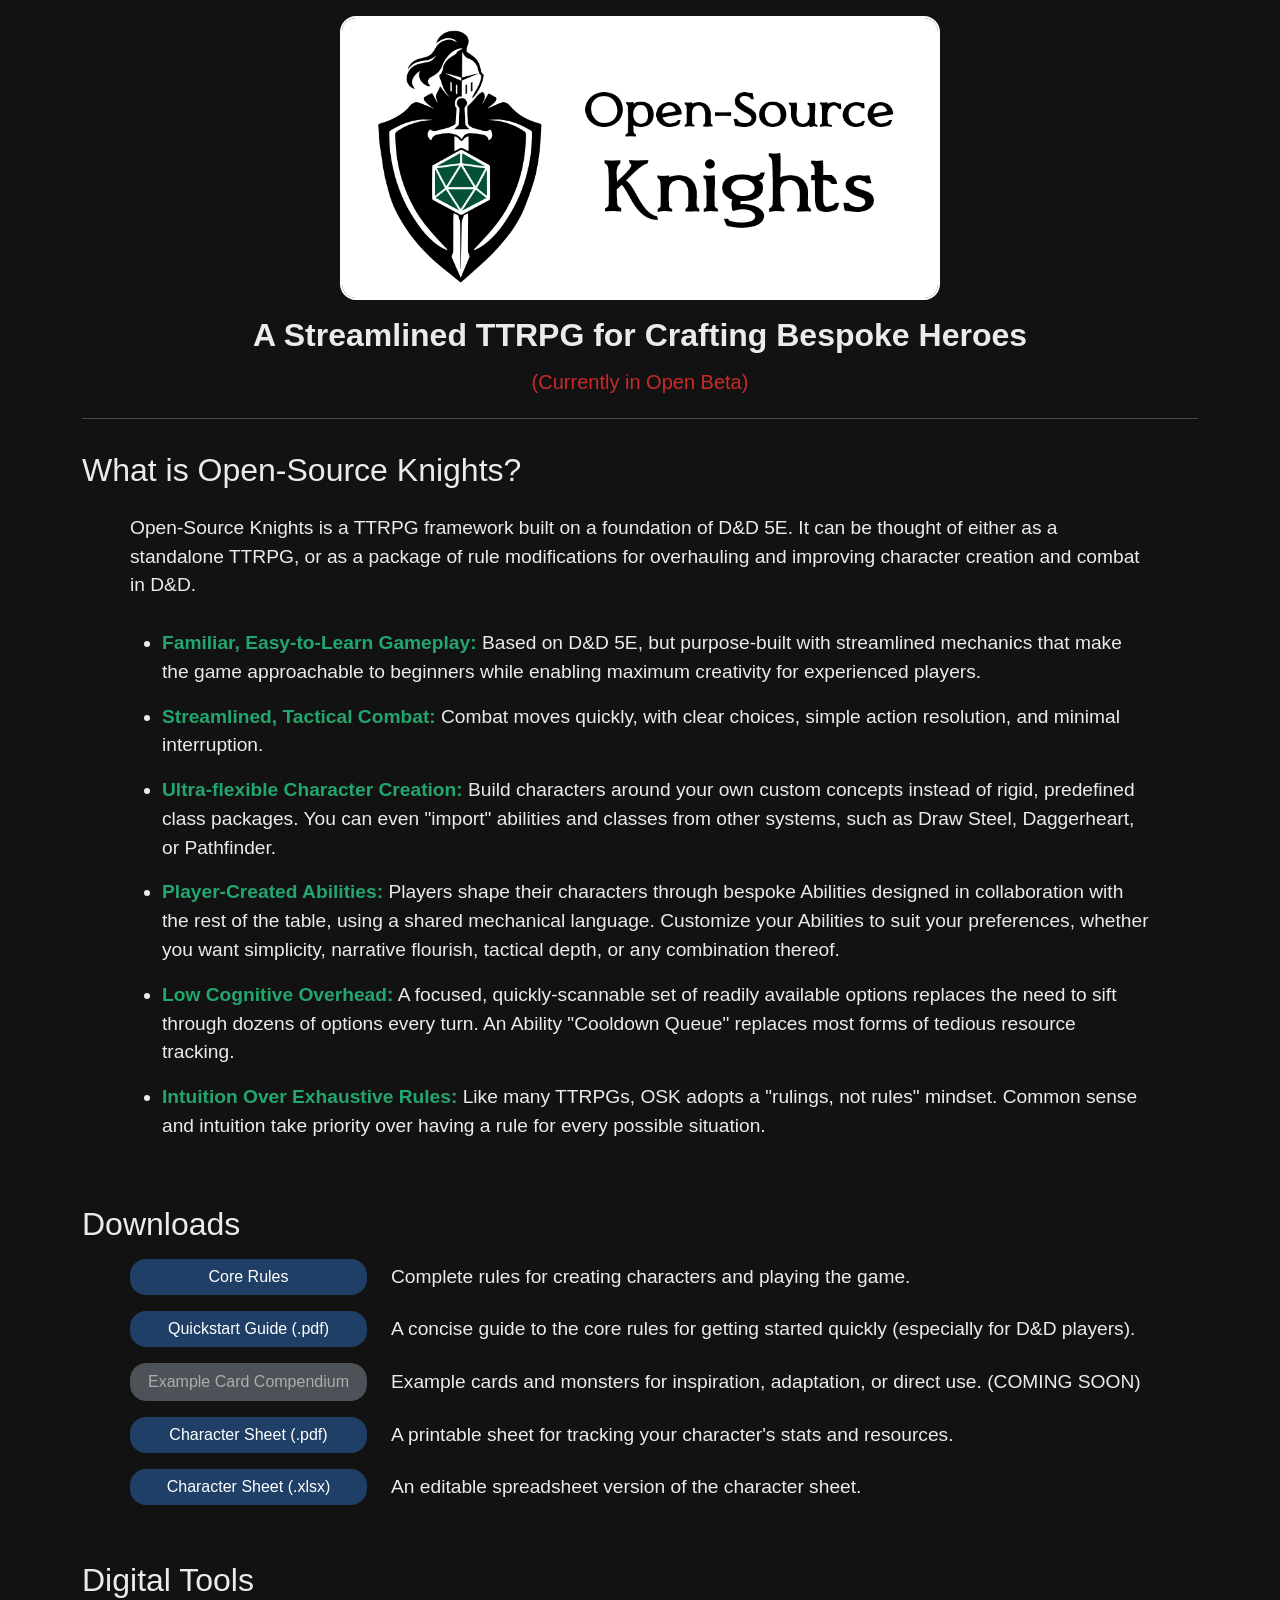
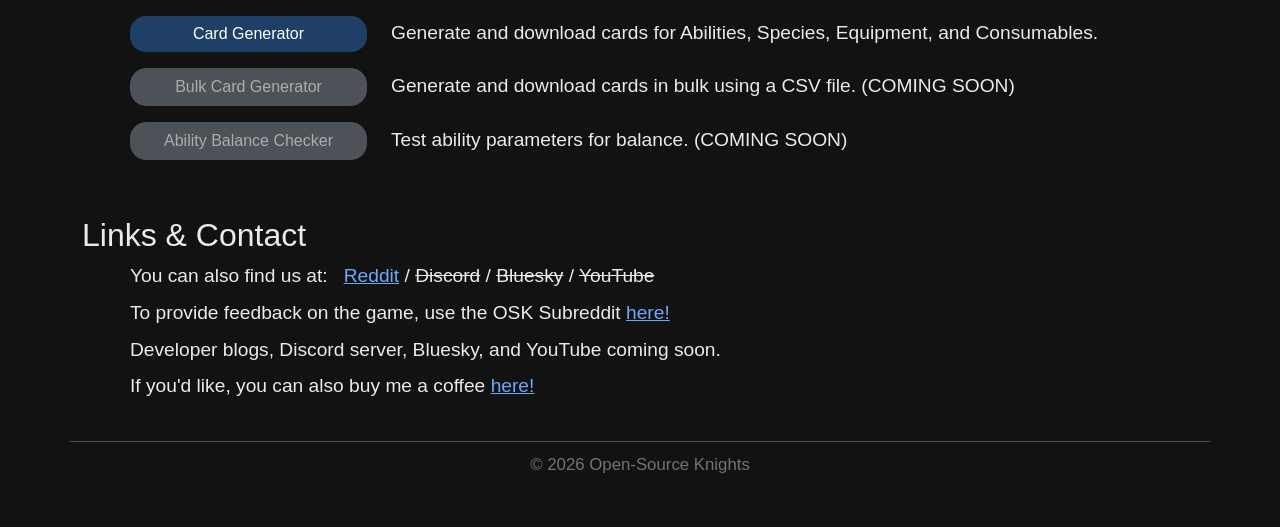
==== commit c94aa4cf: "Update index.html" ====
--- a/index.html
+++ b/index.html
@@ -23,7 +23,7 @@
 				<h2 class="fw-bold mb-0">
 					A Streamlined TTRPG for Crafting Bespoke Heroes
 				</h2>
-				<h5 style="color: #8a3030">
+				<h5 style="color: #C92A2A">
 					(Currently in Open Beta)
 				</h5>
 			</div>
@@ -198,4 +198,4 @@
 
     </div> <!-- end of Page Shell -->
 </body>
-</html>+</html>
